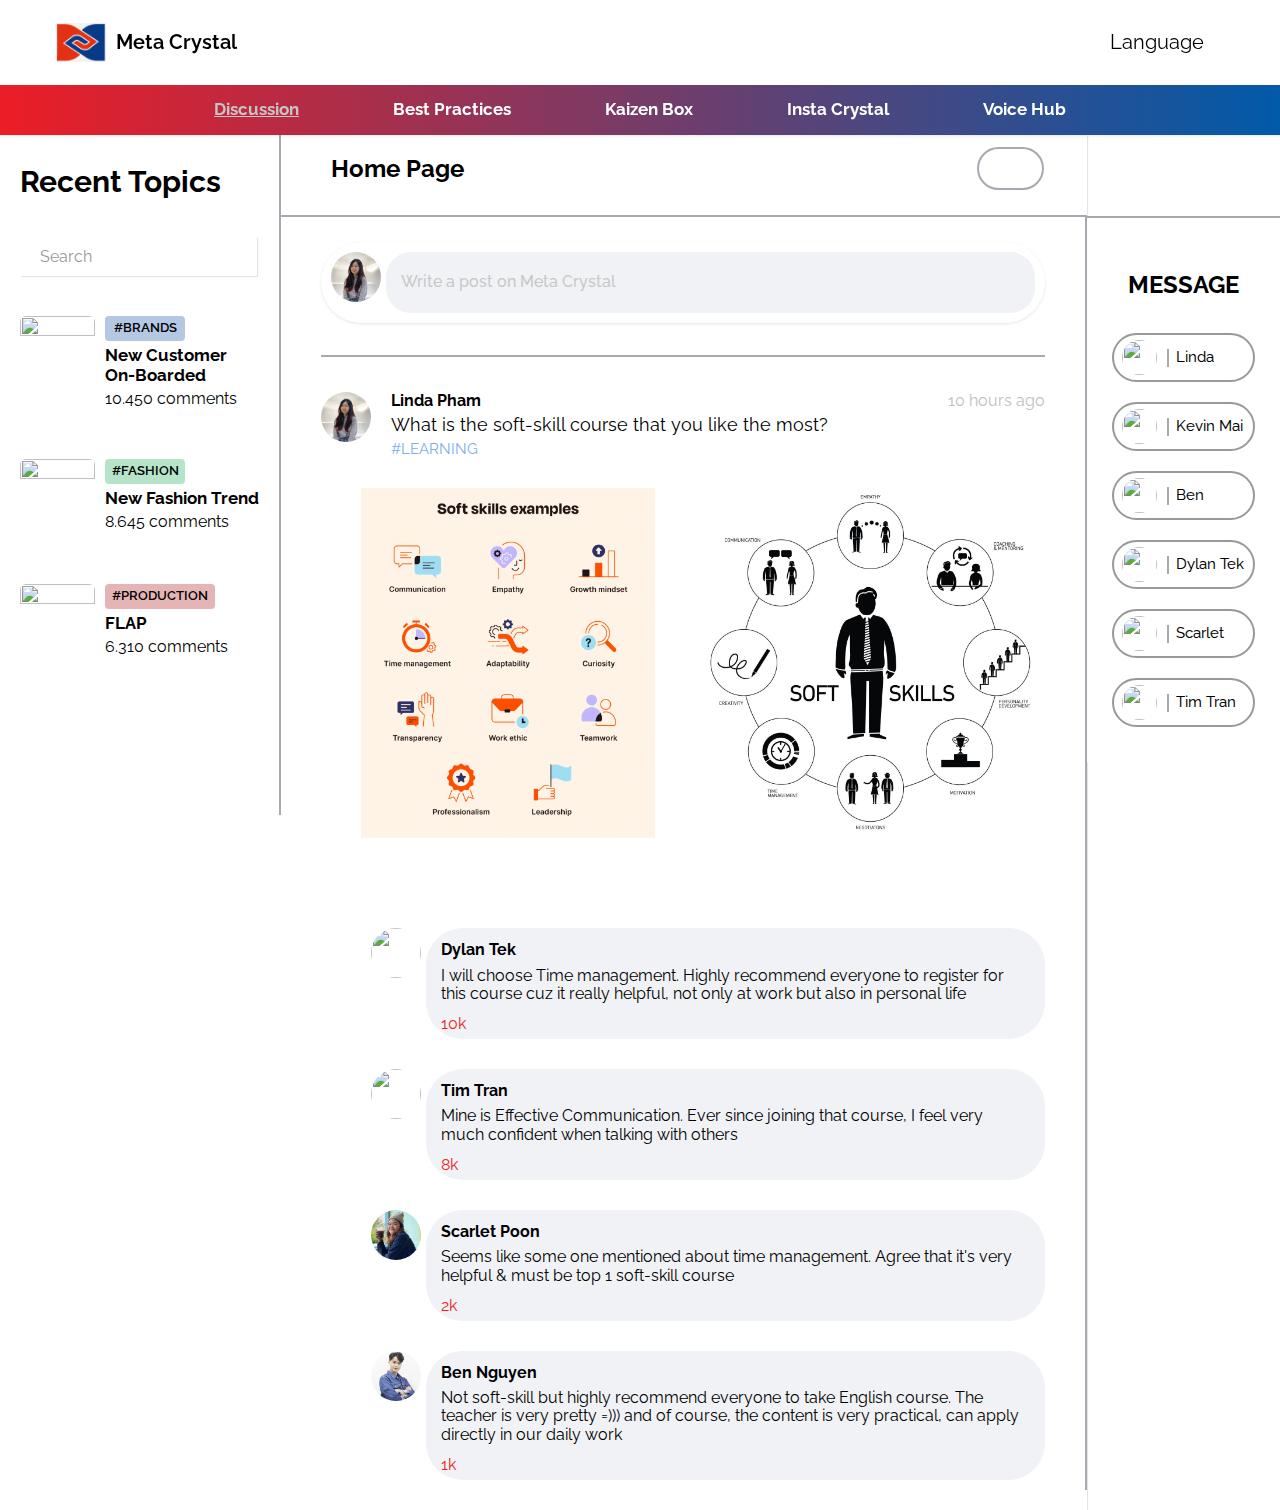
==== index.html @ 057460f2 "demo" ====
<!DOCTYPE html>
<html lang="en">
<head>
    <meta charset="UTF-8">
    <meta name="viewport" content="width=device-width, initial-scale=1.0">
    <title>Meta Crystal</title>
    <link rel="preconnect" href="https://fonts.googleapis.com">
    <link rel="stylesheet" href="https://cdnjs.cloudflare.com/ajax/libs/font-awesome/6.5.2/css/all.min.css" integrity="sha512-SnH5WK+bZxgPHs44uWIX+LLJAJ9/2PkPKZ5QiAj6Ta86w+fsb2TkcmfRyVX3pBnMFcV7oQPJkl9QevSCWr3W6A==" crossorigin="anonymous" referrerpolicy="no-referrer" />
    <link rel="preconnect" href="https://fonts.gstatic.com" crossorigin>
    <link href="https://fonts.googleapis.com/css2?family=Raleway:ital,wght@0,100..900;1,100..900&display=swap" rel="stylesheet">
    <link rel="stylesheet" href="./assets/css/reset.css">
    <link rel="stylesheet" href="./assets/css/base.css">
    <link rel="stylesheet" href="./assets/css/style1.css">
</head>
<body>
    <header class="header">
        <div class="header-top">
            <div class="inner-logo">
                <a href="#">

                    <img src="./assets/images/png-transparent-isight-vision-care-crystal-group-business-crystal-industrial-bangladesh-private-limited-manufacturing-business-blue-angle-text.png" alt="logo">
                    <span>Meta Crystal</span>
                </a>
            </div>
            <div class="inner-menu">
                <ul>
                    <li>
                        <a href="#">
                            <i class="fa-solid fa-magnifying-glass"></i>
                        </a>
                    </li>
                    <li>
                        <a href="#">
                            <i class="fa-regular fa-bell"></i>
                        </a>
                    </li>
                    <li>
                        <a href="#">
                            <i class="fa-regular fa-user"></i>
                        </a>
                    </li>
                    <li>
                        <a href="#">
                            <i class="fa-solid fa-gear"></i>           
                        </a>
                    </li>
                    <li>
                        <a href="#">
                            <span>Language</span>
                        </a>
                    </li>
                </ul>
            </div>
        </div>
        <div class="header-main">
            <div class="container">
                <div class="inner-wrap">
                    <a href="#">Discussion</a>
                    <a href="./bestpr.html">Best Practices</a>
                    <a href="./idea.html">Kaizen Box</a>
                    <a href="./moment.html">Insta Crystal</a>
                    <a href="#">Voice Hub</a>
                </div>
            </div>
        </div>
    </header>

    <div class="section-main">
        <div class="inner-menu">
            <div class="wrapper">
                <h2 class="title">Recent Topics</h2>
                <a href="#" class="look-up">
                    <i class="fa-solid fa-magnifying-glass"></i>
                    <span>Search       </span>
                </a>
                <div class="list-trend">
                    <div class="box-trend">
                        <div class="box-inf">
                            <a href="#">
                                <img src="/crytal/assets/images/KL-1.png" alt="">
                            </a>
                            <div class="box-decs">
                                <div class="inner-hags">#BRANDS</div>
                                <h3 class="inner-title">New Customer On-Boarded</h3>
                                <div class="num-cmt">10.450 comments</div>
                           </div>
                        </div>
                        <i class="fa-solid fa-bars"></i>
                    </div>
                    
                    <div class="box-trend">
                        <div class="box-inf">
                            <a href="#">
                                <img src="/crytal/assets/images/KL-2.png" alt="">
                            </a>
                            <div class="box-decs">
                                <div class="inner-hags">#FASHION</div>
                                <h3 class="inner-title">New Fashion Trend</h3>
                                <div class="num-cmt">8.645 comments</div>
                           </div>
                        </div>
                        <i class="fa-solid fa-bars"></i>
                    </div>
    
                    <div class="box-trend">
                        <div class="box-inf">
                            <a href="#">
                                <img src="/crytal/assets/images/KL-3.png" alt="">
                            </a>
                            <div class="box-decs">
                                <div class="inner-hags">#PRODUCTION</div>
                                <h3 class="inner-title">FLAP</h3>
                                <div class="num-cmt">6.310 comments</div>
                           </div>
                        </div>
                        <i class="fa-solid fa-bars"></i>
                    </div>
                </div>
            </div>
        </div>
    
    
        
        <div class="inner-wrap">
            <div class="wrapper">
                <div class="home-page">
                    <h2 class="title">Home Page</h2>
                    <div class="home-menu">
                        <i class="fa-solid fa-house"></i>
                        <i class="fa-solid fa-bookmark"></i>
                        <i class="fa-solid fa-comment"></i>                    
                        <i class="fa-solid fa-square-plus"></i>
                    </div>
                </div>
    
                
                <div class="post">
                    <!-- <div class="container3"> -->
                        <div class="user user-ask">
                            <a href="#">
                                <img src="./assets/images/kl.png" alt="">
                            </a>
                            <div class="inner-icon">
                                <i class="fa-solid fa-pencil"></i>
                            </div>
                            <div class="writer"> 
                                <div class="inner-content"> 
                                    <p class="content">Write a post on Meta Crystal</p> 
                                </div>
                            </div>
                        </div>

                        <div class="user-topic">
                            <div class="user-inf">
                                <div class="out">
                                    <a href="#">
                                        <img src="./assets/images/kl.png" alt="">
                                    </a>
                                    <div class="name_topic">
                                            <div class="name">Linda Pham</div>
                                            <div class="inner-topic">What is the soft-skill course that you like the most?</div>
                                            <div class="inner-hags">#LEARNING</div>
                                    </div>

                                </div>
                                <div class="time-post">10 hours ago</div>
                            </div>
                            <div class="user-img">
                                <img src="./assets/images/index-post-1.png" alt="">
                                <img src="./assets/images/index-post-2.jpg" alt="">                                
                            </div>

                            <div class="user-ans">

                                <div class="user">
                                    <a href="#">
                                        <img src="/crytal/assets/images/Dylan Tek.png" alt="">
                                    </a>
                                    <div class="writer"> 
                                        <div class="inner-content">
                                            <div class="name">Dylan Tek</div>
                                            <p class="content">I will choose Time management. Highly recommend everyone to register for this course cuz it really helpful, not only at work but also in personal life</p>
                                            <a class="heart" href="#">
                                                <i class="fa-solid fa-heart"></i>
                                                <span>10k</span>
                                            </a>
                                        </div>
                                    </div>
                                </div>
                    
                                <div class="user">
                                    <a href="#">
                                        <img src="/crytal/assets/images/Tim_Tran.png" alt="">
                                    </a>
                                    <div class="writer"> 
                                        <div class="inner-content">
                                            <div class="name">Tim Tran</div>
                                            <p class="content">Mine is Effective Communication. Ever since joining that course, I feel very much confident when talking with others</p>
                                            <a class="heart" href="#">
                                                <i class="fa-solid fa-heart"></i>
                                                <span>8k</span>
                                            </a>
                                        </div>
                                    </div>
                                </div>
                    
                                <div class="user">
                                    <a href="#">
                                        <img src="./assets/images/Scarlet.png" alt="">
                                    </a>
                                    <div class="writer"> 
                                        <div class="inner-content">
                                            <div class="name">Scarlet Poon</div>
                                            <p class="content">Seems like some one mentioned about time management. Agree that it's very helpful &  must be top 1 soft-skill course</p>
                                            <a class="heart" href="#">
                                                <i class="fa-solid fa-heart"></i>
                                                <span>2k</span>
                                            </a>
                                        </div>
                                    </div>
                                </div>

                                <div class="user">
                                    <a href="#">
                                        <img src="./assets/images/Ben.png" alt="">
                                    </a>
                                    <div class="writer"> 
                                        <div class="inner-content">
                                            <div class="name">Ben Nguyen</div>
                                            <p class="content">Not soft-skill but highly recommend everyone to take English course. The teacher is very pretty =))) and of course, the content is very practical, can apply directly in our daily work</p>
                                            <a class="heart" href="#">
                                                <i class="fa-solid fa-heart"></i>
                                                <span>1k</span>
                                            </a>
                                        </div>
                                    </div>
                                </div>
                            </div>
                        </div>


        
                </div>      
            </div>
    
        </div>
    
    
    
        <div class="inner-contact">
            <div class="wrapper">
                    <h2>MESSAGE</h2>
                    <div class="list-fr">
                        <div class="user-out">
                            <div class=" user user-discuss">
                                <img src="/crytal/assets/images/kl.png" alt="">
                                <div class="name">Linda</div>
                            </div>
                        </div>

                        <div class="user-out">
                            <div class=" user user-discuss">
                                <img src="/crytal/assets/images/Kevin Mai.png" alt="">
                                <div class="name">Kevin Mai</div>
                            </div>
                        </div>
                        
                        <div class="user-out">
                            <div class=" user user-discuss">
                                <img src="/crytal/assets/images/Ben.png" alt="">
                                <div class="name">Ben</div>                       
                            </div>
                        </div>
        
                        <div class="user-out">
                            <div class=" user user-discuss">
                                <img src="/crytal/assets/images/Dylan Tek.png" alt="">
                                <div class="name">Dylan Tek</div>                       
                            </div>
                        </div>
        
                        <div class="user-out">
                            <div class=" user user-discuss">
                                <img src="/crytal/assets/images/Scarlet.png" alt="">
                                <div class="name">Scarlet</div>                      
                            </div>
                        </div>
        
                        <div class="user-out">
                            <div class=" user user-discuss">
                                <img src="/crytal/assets/images/Tim_Tran.png" alt="">
                                <div class="name">Tim Tran</div>                        
                            </div>
                        </div>
                    </div>
                </div>
            </div>
        </div>

    </div>




</body>
</html>
---- assets/css/base.css ----
@import url('https://fonts.googleapis.com/css2?family=Raleway:ital,wght@0,100..900;1,100..900&display=swap');
:root {
    --color1: rgb(236,29,38);
    --color2: rgb(1,90,169);
    --font: "Raleway", sans-serif;
}
* {
    font-family: var(--font);
    text-decoration: none;
    box-sizing: border-box;
} 

.container {
    max-width: 1290px;
    width: 100%;
    margin: auto;
    padding: -1px 190px;
}

.container-2 {
    max-width: 1400px;
    width: 100%;
    margin: auto;
}


ul {
    list-style-type: none;
    padding: 0;
    margin: 0;
}

.header {
    margin-top: 0;
    z-index: 1;
}

.header {
    display: block;
    box-shadow: 0 1px 3px 0 rgba(0, 0, 0, 0.1);
    position: fixed;
    width: 100%;
    top: 0;
    right: 0;
    left: 0;
}

.header .header-top {
    height: 85px;
    background: #fff;
    display: flex;
    justify-content: space-between;
    align-items: center;
    width: 100%;
    margin: auto;
    padding: 0 56px;
    box-shadow: 0 1px 3px 0 rgba(0, 0, 0, 0.1);
}

.header-top .inner-logo a {
    display: flex;
    justify-content: center;
    align-items: center;
    font-size: 20px;
    font-weight: 650;
    color: black;
}

.header-top img {
    max-width: 100%;
    width: 50px;
    height: auto;
    margin-right: 10px;
}

.header .inner-menu ul {
    display: flex;
}

.header .inner-menu ul li {
    padding: 0 20px;
}

.header .inner-menu ul li a {
    font-size: 25px;
    color: black;
}

.header .inner-menu ul li a:hover {
    color: #c6c5c5;
}

.header .inner-menu ul li:nth-child(5) a {
    font-size: 20px;
}

.header-main {
    height: 50px;
    background: linear-gradient(90deg, var(--color1), var(--color2));
    display: flex;
    text-align: center;
}

.header .header-main .inner-wrap a {
    padding: 0 45px;
    font-weight: 700;
    font-size: 17px;
    color: #fff;
}

.header .header-main .inner-wrap a:hover {
    text-decoration: underline;
    color: #c6c5c5;
}


/* user */

.user img {
    width: 50px;
    height: 50px;
    object-fit: cover;
    border-radius: 50%;
    margin-right: 5px;
}

.user .inner-content {
    background: rgb(240,242,246);
    border-radius: 37px;
    padding: 5px 15px;
    margin-bottom: 10px;
}

.user .writer .name {
    font-weight: 700;
    font-size: 16px;
    margin-bottom: 7px;
    margin-top: 8px;
}

.user i {
    color: var(--color1);
    font-size: 18px;
    margin-bottom: 5px;
}

.user span {
    color: var(--color1);

}



.user-ask {
    display: flex;
    background: #fff;
    border-radius: 100px;
    padding: 10px 10px 0 10px;
    width: 100%;
    box-shadow: 0 1px 3px 0 rgba(0, 0, 0, 0.1);
    margin-bottom: 25px;

}

.user-ask .inner-content {
    width: 100%;
}

.user-ask .writer {
    width: 100%;
}

.user-ask .user-ask {
    width: 100%;
}

.user-ask .content {
    width: 100%;
    color: #c8c8c8;
    font-weight: 500;
}


/* end user */

.user-infor {
    display: flex;
    align-items: center;
}

.user-infor img {
    width: 50px;
    height: 50px;
    object-fit: cover;
    border-radius: 50%;
    margin-right: 15px;
}

.user-infor .name {
    font-weight: 700;
    font-size: 19px;
    margin-bottom: 5px;
}

.user-infor .time {
    font-size: 15px;
    color: #b5bac7;
}

/* .user-post .inner-title {
    text-align: center;
    font-size: 30px;
} */






/* .user-chart a {
    display: flex;
    align-items: center;
}

.user-chart a img {
    width: 45px;
    height: 45px;
    object-fit: cover;
    border-radius: 50%;
    margin-right: 15px;
}

.user-chart .name {
    font-weight: 700;
    font-size: 19px;
}

.user-chart a {
    color: black;
    margin-left: 22px;
}

.user-chart .inner-title {
    font-size: 20px;
    text-align: center;
} */



.user-cmt {
    margin-top: 15px;
    display: flex;
    background: #fff;
    border-radius: 100px;
    padding: 10px 10px 0 10px;
    width: 100%;
    box-shadow: 0 1px 3px 0 rgba(0, 0, 0, 0.1);

}

.user-cmt .inner-content {
    width: 100%;
}

.user-cmt .writer {
    width: 100%;
}

.user-cmt .user-ask {
    width: 100%;
}

.user-cmt .content {
    width: 100%;
    color: #c8c8c8;
    font-weight: 500;
}
---- assets/css/style1.css ----
.header-main .inner-wrap a:nth-child(1){
    text-decoration: underline;
    color: #c6c5c5;
}


/* .section-one */

.section-one {
    margin-top: 60px;
    width: 100%;
}

.section-one .wrapper {
    box-shadow: 0 1px 3px 0 rgba(0, 0, 0, 0.1);
    border-radius: 20px;
    padding: 80px 10px 10px 10px;
    width: 100%;
}

.section-one .inner-topic {
    font-size: 25px;
    text-align: center;
    margin-bottom: 50px;
    font-weight: 600;
    background: var(--color2);
    border-radius: 20px;
    padding: 30px;
    width: calc(100% - 645px);
    color: #fff;
    position: absolute;
    top: 368px;
}




.section-one .writer .content {
    margin-top: 0;
    line-height: 1.5;
}

.section-one .writer a {
    font-size: 22px;
    color: var(--color1);
    display: flex;
}

.section-one .writer a span {
    font-size: 20px;
    margin-left: 5px;
}


.section-one .user {
    padding-bottom: 20px;
}

.user-ask .inner-content {
    border-radius: 25px;
}


/* end section-one */



/* .cmt */

.user-cmt {
    margin-top: 0px;
    /* padding-bottom: 35px; */
}

.user-cmt .wrapper {
    padding: 20px 0px 18px 0px;
}

.user-cmt .user {
    display: flex;
    background: #fff;
    border-radius: 20px;
    padding: 10px 10px 0 10px;
    box-shadow: 0 1px 3px 0 rgba(0, 0, 0, 0.1);
    width: 100%;
}

.user-cmt .writer {
    width: 100%;
}

.user-cmt .user-ask .inner-content {
    width: 100%;
}

.user-cmt .user-ask .content {
    color: #727070;
    width: 100%;
}
/* end cmt */





/* section-two */

.section-two {
    left: 0;
    top: 230px;
    z-index: 1;
    position: fixed;
    color: #fff;
    width: calc((100% - 900px) / 2);
    height: 475px;
    background: #fff;
    padding: 20px 3px;
    overflow: scroll;
    border: 1px dashed black;
}

.section-two ul {
    padding: 10px;
}

.section-two ul li a {
    line-height: 1.5;
    font-size: 17px;
    color: black;
    font-weight: 450;
}

.section-two ul li a:hover {
    color: var(--color2);
}

.infor-top {
    position: fixed;
    top: 211px;
    left: 68px;
    background: var(--color1);
    padding: 8px 26px;    
    border-radius: 30px;
    font-weight: 500;
    color: #fff;
    font-size: 20px;
    z-index: 2;
}

/* end section-two */

/* section-three */
.section-three {
    margin-top: 200px;
}

.section-three .inner-topic {
    font-size: 25px;
    text-align: center;
    margin-bottom: 50px;
    font-weight: 600;
    background: var(--color2);
    border-radius: 20px;
    padding: 30px;
    width: calc(100% - 645px);
    color: #fff;
    position: absolute;
    top: calc(368px + 2100px);
}

/* end section-three */

















/* new */


.section-main {
    margin-top: 135px;
    display: flex;
}

.section-main .inner-menu {
    max-width: 382px;
    width: 100%;
    background: #fff;
    height: 100%;
    position: sticky;
    top: 135px;
    left: 0;
    padding: 20px;
    border-right: 2px solid #a5aab1;
    height: 680px;
    /* background: rgb(244,244,244); */
}

.section-main .inner-wrap {
    max-width: 865px;
    width: 100%;
    background: rgb(245, 244, 244);
    box-shadow: 1px 1px 1px 0px rgba(0, 0, 0, 0.1);
}

.section-main .inner-contact {
    max-width: 193px;
    width: 100%;
    background: #fff;
    position: sticky;
    height: 100%;
    top: 135px;
    left: 0;
    overflow: auto;
    /* border: 2px solid #a5aab1; */

}

.section-main .inner-menu h2 {
    width: 100%;
    height: 73px;
    font-size: 30px;
    font-weight: 700;
    padding: 10px 10px 0 0;
    margin: 0 0 20px 0;
}

.section-main .inner-menu .look-up {
    box-shadow: 1px 1px 1px 0px rgba(0, 0, 0, 0.1);
    padding: 10px;
    padding-right: 165px;
    margin-bottom: 10px;
    color: #99999a;
}

.section-main .inner-menu .look-up span {
    margin-left: 10px;
}


.section-main .list-trend .box-trend {
    margin: 50px 0;
    display: flex;
    justify-content: space-between;
    align-items: center;
}

.section-main .list-trend .box-inf {
    display: flex;
}

.section-main .list-trend .box-inf a img {
    width: 75px;
    aspect-ratio: 1;
    object-fit: cover;
    border-radius: 6px;
    margin-right: 10px;
}

.section-main .box-trend .inner-hags {
    padding: 5px;
    background: #b4c8e4;
    color: black;
    border-radius: 4px;
    width: 80px;
    font-size: 13px;
    font-weight: 600;
    text-align: center;
}

.section-main .box-trend:nth-child(2) .inner-hags {
    background: #b5e4c8;
}

.section-main .box-trend:nth-child(3) .inner-hags {
    background: #e4b5b4;
    width: 110px;
}

.section-main .box-trend:nth-child(4) .inner-hags {
    background: #e3e4b5;
}

.section-main .box-decs .inner-title {
    margin: 5px 0;
    font-size: 17px;
}

.user-topic .out {
    display: flex;
}

.user-topic .out a img {
    margin-right: 20px;
}


.inner-contact {
    margin-top: 81px;
    border-top: 2px solid #a5aab1;
    padding: 33px 10px 0 10px; 
}

.inner-contact h2 {
    text-align: center;
}

.inner-contact .list-fr {
    padding: 15px;
}

.inner-contact .user-out {
    margin-bottom: 20px;
}

.user-discuss img {
    width: 35px;
    height: 35px;
    margin-left: 8px;
}

.user-discuss {
    display: flex;
    align-items: center;
    border: 2px solid #99999a;
    padding: 5px 0;
    border-radius: 40px;
}

.user-discuss .name {
    font-weight: 450;
    font-size: 15px;
    border-left: 2px solid #a5aab1;
    margin-left: 5px;
    padding-left: 7px;
}



.section-main .inner-wrap .home-page {
    display: flex;
    justify-content: space-between;
    align-items: center;
    padding: 0 43px 0 50px;
    margin-bottom: 13px;
}

.section-main .inner-wrap .home-menu {
    font-size: 22px;
    padding: 7px;
    padding-right: 16px;
    border: 2px solid #a5aab1;
    border-radius: 40px;
}

.section-main .inner-wrap .home-menu i {
    margin-left: 10px;
}


.section-main .inner-wrap .post {
    padding: 25px 40px 0 40px;
    border-top: 2px solid #a5aab1;
    border-right: 2px solid #a5aab1;
}
.section-main .inner-wrap {
    background: #fff;
}


.section-main .user-ask {
    margin-bottom: 30px;
}


.user-topic .user-inf {
    margin-top: 32px;
    display: flex;
    justify-content: space-between;
    padding-top: 35px;
    border-top: 2px solid #a5aab1;
}

.user-topic a img {
    width: 50px;
    height: 50px;
    border-radius: 50%;
    object-fit: cover;
}

.user-topic .name {
    font-weight: 700;
    font-size: 16px;
    margin-bottom: 5px;
}

.user-topic .inner-topic {
    font-size: 18px;
    font-weight: 400;
    margin-bottom: 5px;
}

.user-topic .inner-hags {
    font-size: 15px;
    color: #7dabec;
}

.user-topic .time-post {
    color: #c0c0c1;
}

.user-topic .user-img {
    display: flex;
    justify-content: flex-end;
    margin-top: 30px;
    margin-bottom: 50px;
}

.user-topic .user-img img {
    height: 350px;
    object-fit: cover;
    margin-left: 40px;
}

.user-ans .user {
    display: flex;
    margin-bottom: 20px;
}

.user-ans .user p {
    margin: 0 0 10px 0;
}

.user-ans {
    padding: 40px 0 0 50px;
}
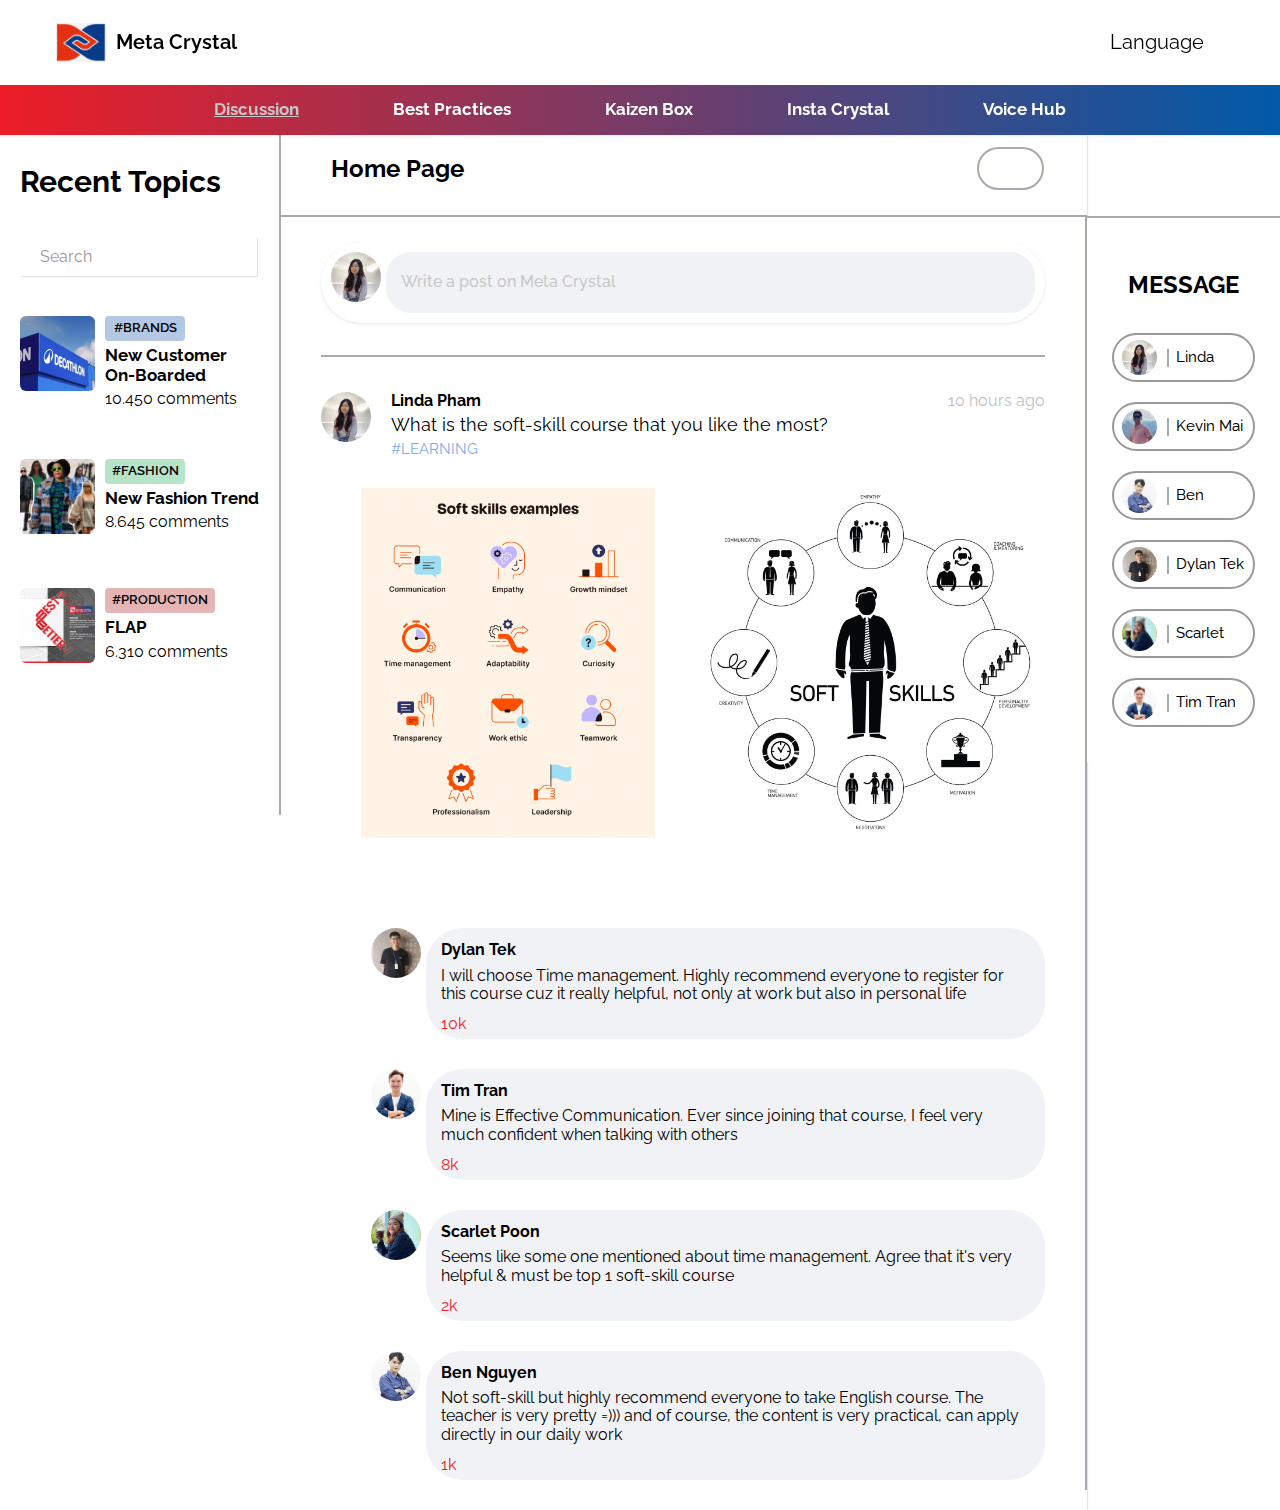
==== commit 57a5e85b: "Update index.html" ====
--- a/index.html
+++ b/index.html
@@ -77,7 +77,7 @@
                     <div class="box-trend">
                         <div class="box-inf">
                             <a href="#">
-                                <img src="/crytal/assets/images/KL-1.png" alt="">
+                                <img src="./assets/images/KL-1.png" alt="">
                             </a>
                             <div class="box-decs">
                                 <div class="inner-hags">#BRANDS</div>
@@ -91,7 +91,7 @@
                     <div class="box-trend">
                         <div class="box-inf">
                             <a href="#">
-                                <img src="/crytal/assets/images/KL-2.png" alt="">
+                                <img src="./assets/images/KL-2.png" alt="">
                             </a>
                             <div class="box-decs">
                                 <div class="inner-hags">#FASHION</div>
@@ -105,7 +105,7 @@
                     <div class="box-trend">
                         <div class="box-inf">
                             <a href="#">
-                                <img src="/crytal/assets/images/KL-3.png" alt="">
+                                <img src="./assets/images/KL-3.png" alt="">
                             </a>
                             <div class="box-decs">
                                 <div class="inner-hags">#PRODUCTION</div>
@@ -174,7 +174,7 @@
 
                                 <div class="user">
                                     <a href="#">
-                                        <img src="/crytal/assets/images/Dylan Tek.png" alt="">
+                                        <img src="./assets/images/Dylan_Tek.png" alt="">
                                     </a>
                                     <div class="writer"> 
                                         <div class="inner-content">
@@ -190,7 +190,7 @@
                     
                                 <div class="user">
                                     <a href="#">
-                                        <img src="/crytal/assets/images/Tim_Tran.png" alt="">
+                                        <img src="./assets/images/Tim_Tran.png" alt="">
                                     </a>
                                     <div class="writer"> 
                                         <div class="inner-content">
@@ -253,42 +253,42 @@
                     <div class="list-fr">
                         <div class="user-out">
                             <div class=" user user-discuss">
-                                <img src="/crytal/assets/images/kl.png" alt="">
+                                <img src="./assets/images/kl.png" alt="">
                                 <div class="name">Linda</div>
                             </div>
                         </div>
 
                         <div class="user-out">
                             <div class=" user user-discuss">
-                                <img src="/crytal/assets/images/Kevin Mai.png" alt="">
+                                <img src="./assets/images/Kevin Mai.png" alt="">
                                 <div class="name">Kevin Mai</div>
                             </div>
                         </div>
                         
                         <div class="user-out">
                             <div class=" user user-discuss">
-                                <img src="/crytal/assets/images/Ben.png" alt="">
+                                <img src="./assets/images/Ben.png" alt="">
                                 <div class="name">Ben</div>                       
                             </div>
                         </div>
         
                         <div class="user-out">
                             <div class=" user user-discuss">
-                                <img src="/crytal/assets/images/Dylan Tek.png" alt="">
+                                <img src="./assets/images/Dylan Tek.png" alt="">
                                 <div class="name">Dylan Tek</div>                       
                             </div>
                         </div>
         
                         <div class="user-out">
                             <div class=" user user-discuss">
-                                <img src="/crytal/assets/images/Scarlet.png" alt="">
+                                <img src="./assets/images/Scarlet.png" alt="">
                                 <div class="name">Scarlet</div>                      
                             </div>
                         </div>
         
                         <div class="user-out">
                             <div class=" user user-discuss">
-                                <img src="/crytal/assets/images/Tim_Tran.png" alt="">
+                                <img src="./assets/images/Tim_Tran.png" alt="">
                                 <div class="name">Tim Tran</div>                        
                             </div>
                         </div>
@@ -303,4 +303,4 @@
 
 
 </body>
-</html>+</html>
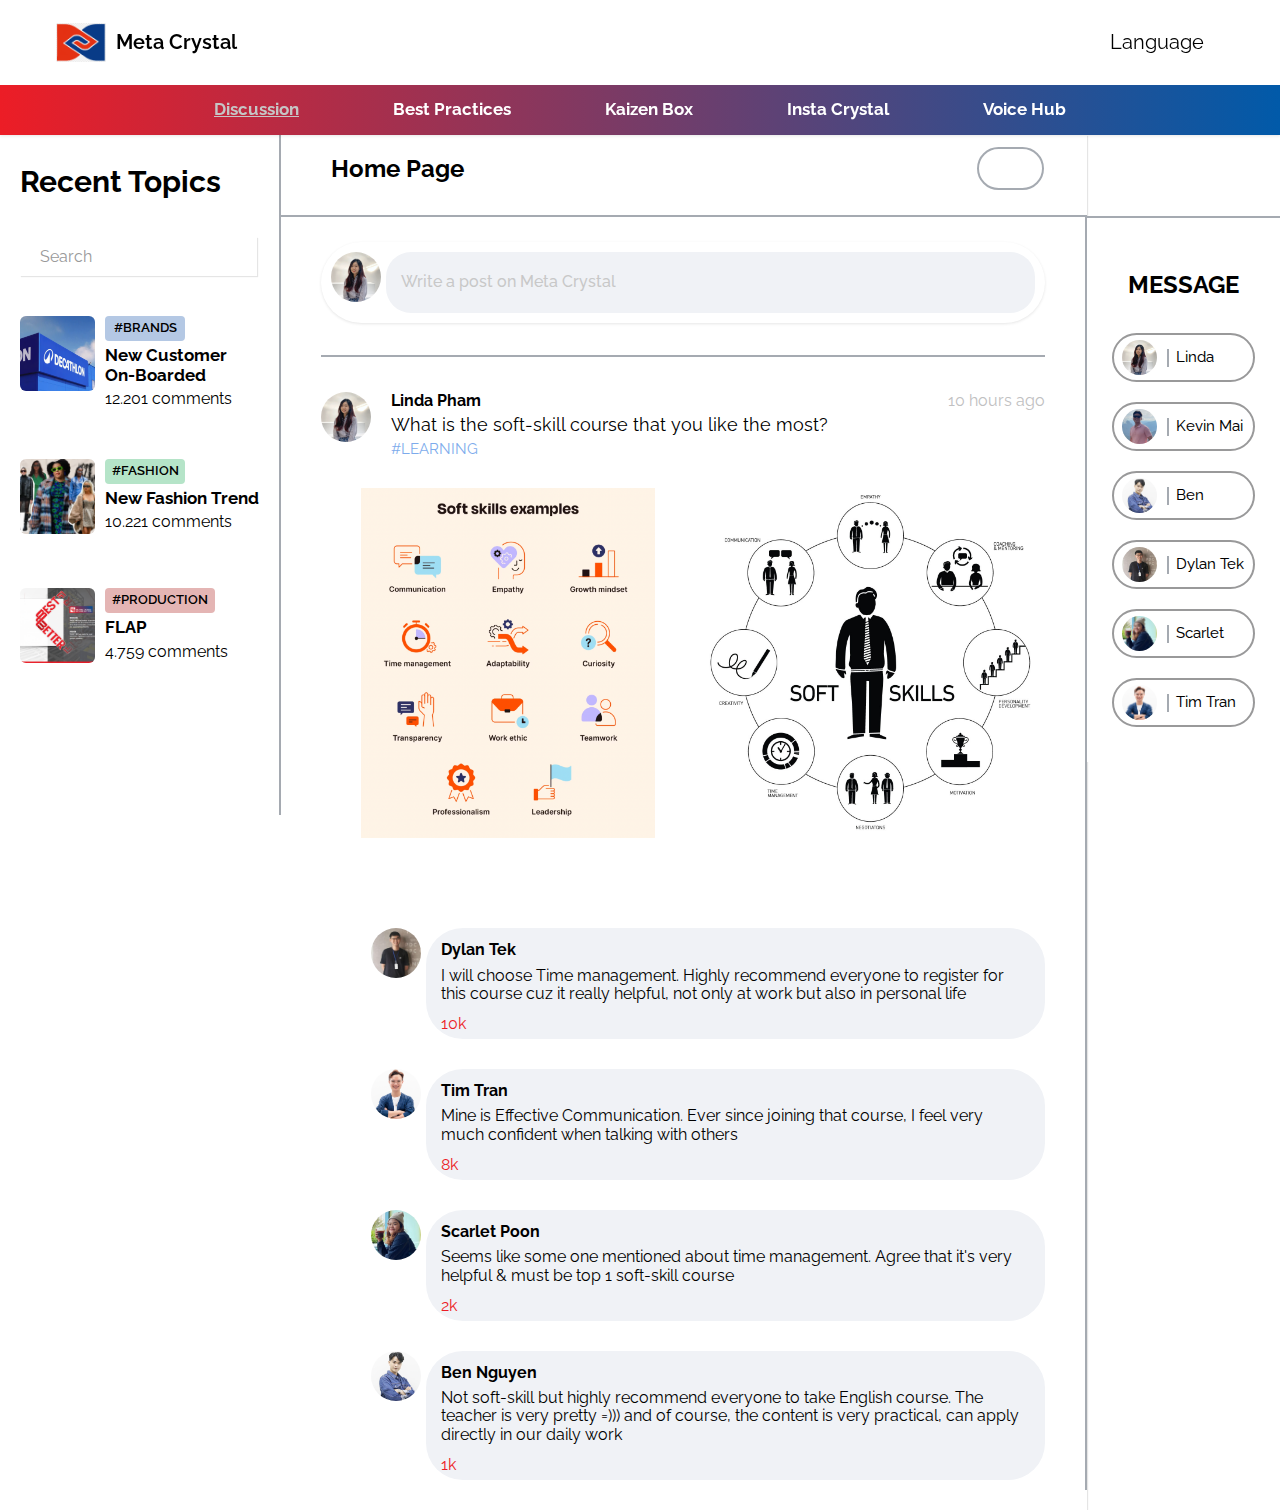
==== commit f06f2bd1: "Update index.html" ====
--- a/index.html
+++ b/index.html
@@ -82,7 +82,7 @@
                             <div class="box-decs">
                                 <div class="inner-hags">#BRANDS</div>
                                 <h3 class="inner-title">New Customer On-Boarded</h3>
-                                <div class="num-cmt">10.450 comments</div>
+                                <div class="num-cmt">12.201 comments</div>
                            </div>
                         </div>
                         <i class="fa-solid fa-bars"></i>
@@ -96,7 +96,7 @@
                             <div class="box-decs">
                                 <div class="inner-hags">#FASHION</div>
                                 <h3 class="inner-title">New Fashion Trend</h3>
-                                <div class="num-cmt">8.645 comments</div>
+                                <div class="num-cmt">10.221 comments</div>
                            </div>
                         </div>
                         <i class="fa-solid fa-bars"></i>
@@ -110,7 +110,7 @@
                             <div class="box-decs">
                                 <div class="inner-hags">#PRODUCTION</div>
                                 <h3 class="inner-title">FLAP</h3>
-                                <div class="num-cmt">6.310 comments</div>
+                                <div class="num-cmt">4.759 comments</div>
                            </div>
                         </div>
                         <i class="fa-solid fa-bars"></i>
@@ -260,7 +260,7 @@
 
                         <div class="user-out">
                             <div class=" user user-discuss">
-                                <img src="./assets/images/Kevin Mai.png" alt="">
+                                <img src="./assets/images/Kevin_Mai.png" alt="">
                                 <div class="name">Kevin Mai</div>
                             </div>
                         </div>
@@ -274,7 +274,7 @@
         
                         <div class="user-out">
                             <div class=" user user-discuss">
-                                <img src="./assets/images/Dylan Tek.png" alt="">
+                                <img src="./assets/images/Dylan_Tek.png" alt="">
                                 <div class="name">Dylan Tek</div>                       
                             </div>
                         </div>
